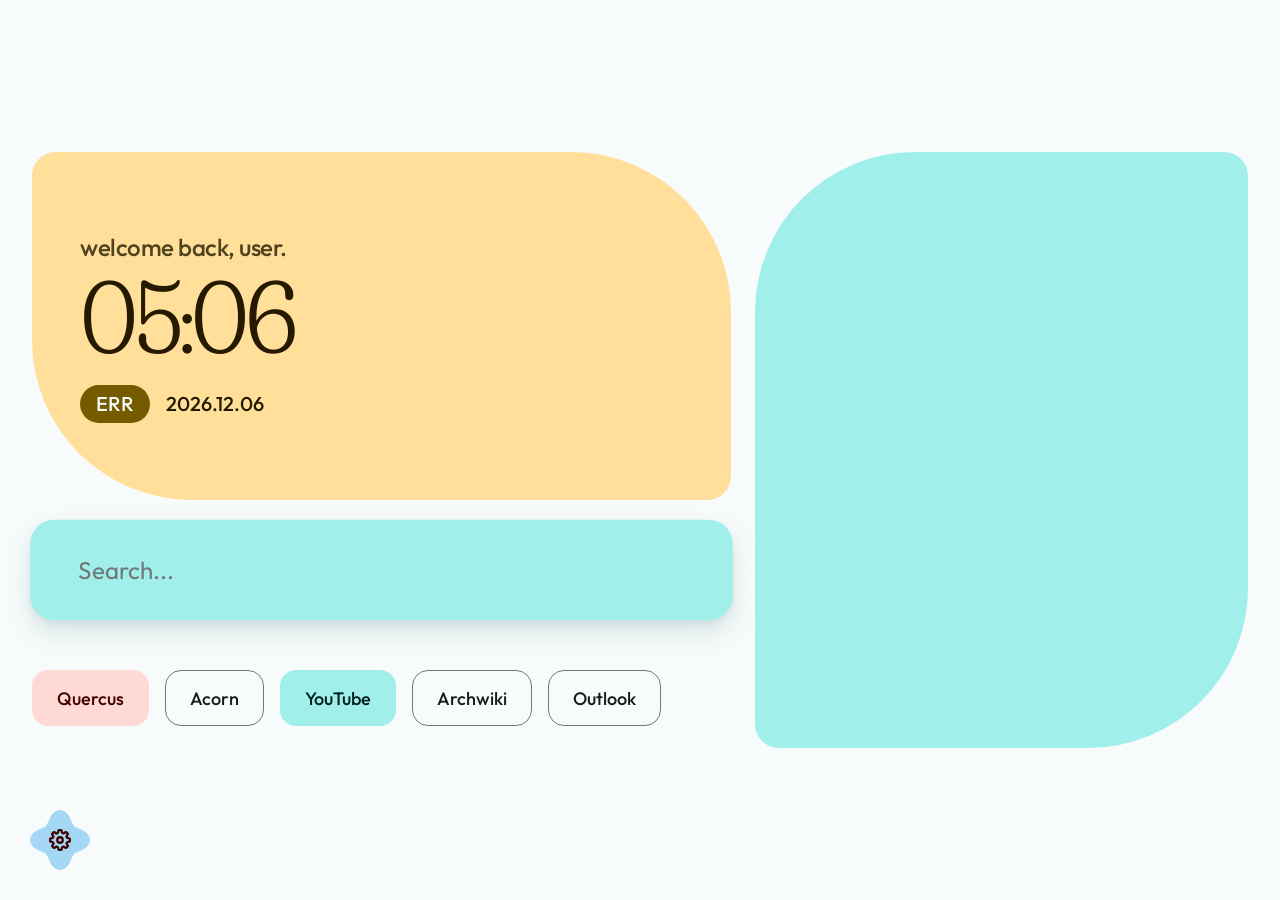
==== themes/tsukihi.html @ 608f7b83 "Hmpf" ====
<!doctype html>
<html lang="en">
  <head>
    <meta charset="UTF-8" />
    <meta name="viewport" content="width=device-width, initial-scale=1.0" />
    <title>Tsukihi - Monogatari Start Page</title>
    <link rel="manifest" href="../manifest.json" />
    <meta name="theme-color" content="#006a66" />
    <link
      href="https://fonts.googleapis.com/css2?family=Fraunces:ital,opsz,wght,SOFT@0,9..144,300..900,0..100;1,9..144,300..900,0..100&family=Outfit:wght@300;400;500;600&display=swap"
      rel="stylesheet"
    />
    <style>
      :root {
        --md-sys-color-primary: #006a66;
        --md-sys-color-primary-container: #a0efeb;
        --md-sys-color-on-primary-container: #00201f;

        --md-sys-color-secondary: #ab333c;
        --md-sys-color-secondary-container: #ffdad5;
        --md-sys-color-tsukihi-blue: #a4d7f3;
        --md-sys-color-on-secondary-container: #410001;

        --md-sys-color-tertiary: #745b00;
        --md-sys-color-tertiary-container: #ffdf99;
        --md-sys-color-on-tertiary-container: #251a00;

        --md-sys-color-surface: #f8fbfb;
        --md-sys-color-on-surface: #191c1c;
        --md-sys-color-surface-variant: #dae5e4;
        --md-sys-color-on-surface-variant: #3f4948;
        --md-sys-color-outline: #6f7978;

        --shape-leaf-1: 160px 24px 160px 24px;
        --shape-leaf-2: 24px 160px 24px 160px;
        --shape-dome: 160px 160px 24px 24px;
        --shape-pill: 9999px;
        --shape-chip: 16px;

        --md-sys-state-hover: 0.08;
        --md-sys-state-pressed: 0.12;
      }

      [data-theme="dark"] {
        --md-sys-color-primary: #4cdade;
        --md-sys-color-primary-container: #004f4c;
        --md-sys-color-on-primary-container: #a0efeb;

        --md-sys-color-secondary: #ffb4ab;
        --md-sys-color-secondary-container: #851b27;
        --md-sys-color-on-secondary-container: #ffdad5;

        --md-sys-color-tertiary: #e6c25c;
        --md-sys-color-tertiary-container: #584400;
        --md-sys-color-on-tertiary-container: #ffdf99;

        --md-sys-color-surface: #101414;
        --md-sys-color-on-surface: #dfeceb;
        --md-sys-color-surface-variant: #2d3636;
        --md-sys-color-on-surface-variant: #b0c0bf;
        --md-sys-color-outline: #899392;
      }

      * {
        box-sizing: border-box;
        margin: 0;
        padding: 0;
      }

      body {
        background-color: var(--md-sys-color-surface);
        color: var(--md-sys-color-on-surface);
        font-family: "Outfit", sans-serif;
        -webkit-font-smoothing: antialiased;
        line-height: 1.5;
        display: flex;
        align-items: center;
        justify-content: center;
        min-height: 100vh;
        overflow: hidden;
        transition:
          background-color 0.3s ease,
          color 0.3s ease;
      }

      .font-display {
        font-family: "Fraunces", serif;
        font-variation-settings:
          "SOFT" 100,
          "opsz" 144;
      }

      .interactive {
        position: relative;
        overflow: hidden;
        cursor: pointer;
        -webkit-tap-highlight-color: transparent;
        isolation: isolate;
      }

      .state-layer {
        position: absolute;
        inset: 0;
        background-color: currentColor;
        opacity: 0;
        transition: opacity 0.15s linear;
        z-index: 1;
        pointer-events: none;
      }

      .interactive:hover > .state-layer {
        opacity: var(--md-sys-state-hover);
      }
      .interactive:active > .state-layer {
        opacity: var(--md-sys-state-pressed);
      }

      .ripple {
        position: absolute;
        border-radius: 50%;
        transform: scale(0);
        animation: ripple-animation 0.4s cubic-bezier(0.2, 0, 0, 1);
        background-color: currentColor;
        opacity: 0.16;
        z-index: 0;
        pointer-events: none;
      }

      @keyframes ripple-animation {
        to {
          transform: scale(4);
          opacity: 0;
        }
      }

      .bento-wrapper {
        width: 100%;
        max-width: 1300px;
        padding: 2rem;
        display: grid;
        grid-template-columns: repeat(12, 1fr);
        gap: 1.5rem;
        grid-auto-rows: minmax(100px, auto);
      }

      .time-block {
        grid-column: 1 / 8;
        grid-row: span 3;
        background-color: var(--md-sys-color-tertiary-container);
        color: var(--md-sys-color-on-tertiary-container);
        border-radius: var(--shape-leaf-2);
        padding: 3rem;
        display: flex;
        flex-direction: column;
        justify-content: center;
        transition:
          border-radius 0.4s cubic-bezier(0.2, 0, 0, 1),
          background-color 0.3s ease,
          color 0.3s ease;
      }

      .time-block:hover {
        border-radius: var(--shape-dome);
      }

      .greeting {
        font-family: "Outfit", sans-serif;
        font-size: 1.5rem;
        font-weight: 500;
        opacity: 0.8;
        margin-bottom: 0.5rem;
        letter-spacing: -0.5px;
      }

      .time {
        font-size: clamp(5rem, 8vw, 8rem);
        font-weight: 300;
        line-height: 0.85;
        letter-spacing: -0.04em;
        margin-bottom: 0.5rem;
      }

      .date-weather {
        display: flex;
        gap: 1rem;
        align-items: center;
        font-size: 1.25rem;
        font-weight: 500;
        margin-top: 1rem;
      }

      .weather-pill {
        background-color: var(--md-sys-color-tertiary);
        color: var(--md-sys-color-surface);
        padding: 0.25rem 1rem;
        border-radius: var(--shape-pill);
        transition:
          background-color 0.3s ease,
          color 0.3s ease;
      }

      .media-block {
        grid-column: 8 / -1;
        grid-row: span 5;
        background-color: var(--md-sys-color-primary-container);
        border-radius: var(--shape-leaf-1);
        position: relative;
        overflow: hidden;
        transition:
          border-radius 0.4s cubic-bezier(0.2, 0, 0, 1),
          transform 0.4s cubic-bezier(0.2, 0, 0, 1),
          background-color 0.3s ease;
        will-change: border-radius, transform;
      }

      .media-block:hover {
        border-radius: var(--shape-leaf-2);
        transform: scale(1.02);
      }

      .media-block video {
        position: absolute;
        inset: 0;
        width: 100%;
        height: 100%;
        object-fit: cover;
        display: block;
        transform: scale(1.01);
        pointer-events: none;
      }

      .search-block {
        grid-column: 1 / 8;
        grid-row: span 1;
        position: relative;
        display: flex;
      }

      .search-input {
        width: 100%;
        height: 100%;
        background-color: var(--md-sys-color-surface-variant);
        color: var(--md-sys-color-on-surface-variant);
        border: none;
        border-radius: var(--shape-pill);
        padding: 0 3rem;
        font-family: "Outfit", sans-serif;
        font-size: 1.5rem;
        font-weight: 500;
        outline: none;
        transition:
          background-color 0.25s cubic-bezier(0.2, 0, 0, 1),
          color 0.25s cubic-bezier(0.2, 0, 0, 1),
          border-radius 0.3s cubic-bezier(0.2, 0, 0, 1),
          transform 0.2s cubic-bezier(0.34, 1.56, 0.64, 1),
          box-shadow 0.25s cubic-bezier(0.2, 0, 0, 1);
        will-change: transform, border-radius, box-shadow;
      }

      .search-input::placeholder {
        color: var(--md-sys-color-outline);
        font-weight: 400;
      }

      .search-input:hover:not(:focus) {
        box-shadow: 0 4px 16px rgba(0, 0, 0, 0.1);
        transform: translateY(-2px);
      }

      .search-input:focus {
        background-color: var(--md-sys-color-primary-container);
        color: var(--md-sys-color-on-primary-container);
        border-radius: 24px;
        transform: translateY(-4px) scale(1.005);
        box-shadow:
          0 12px 28px rgba(0, 106, 102, 0.15),
          0 4px 8px rgba(0, 0, 0, 0.06);
      }

      .search-input:active {
        transform: translateY(1px) scale(0.998);
        box-shadow: 0 2px 6px rgba(0, 0, 0, 0.06);
        transition-duration: 0.1s;
      }

      .links-block {
        grid-column: 1 / 8;
        grid-row: span 1;
        display: flex;
        gap: 1rem;
        flex-wrap: wrap;
        align-items: center;
      }

      .link-chip {
        height: 56px;
        padding: 0 1.5rem;
        border-radius: var(--shape-chip);
        display: inline-flex;
        align-items: center;
        gap: 0.5rem;
        font-size: 1.125rem;
        font-weight: 500;
        text-decoration: none;
        color: var(--md-sys-color-on-surface);
        border: 1px solid var(--md-sys-color-outline);
        background: transparent;
        transition:
          all 0.2s cubic-bezier(0.2, 0, 0, 1),
          color 0.3s ease,
          border-color 0.3s ease,
          background-color 0.3s ease;
        will-change: transform, border-radius, box-shadow;
      }

      .link-chip:hover {
        border-radius: 8px;
        transform: translateY(-4px);
        box-shadow: 0 6px 12px rgba(0, 0, 0, 0.08);
      }

      .link-chip:active {
        transform: translateY(0) scale(0.96);
        box-shadow: none;
        transition-duration: 0.1s;
      }

      .link-chip span {
        position: relative;
        z-index: 2;
      }

      .link-chip.coral {
        background-color: var(--md-sys-color-secondary-container);
        color: var(--md-sys-color-on-secondary-container);
        border-color: transparent;
      }

      .link-chip.teal {
        background-color: var(--md-sys-color-primary-container);
        color: var(--md-sys-color-on-primary-container);
        border-color: transparent;
      }

      .settings-btn {
        position: fixed;
        bottom: 28px;
        left: 28px;
        width: 64px;
        height: 64px;
        background: none;
        border: none;
        padding: 0;
        display: flex;
        align-items: center;
        justify-content: center;
        z-index: 100;
        cursor: pointer;
        outline: none;
        transition: transform 0.45s cubic-bezier(0.34, 1.4, 0.64, 1);
      }

      .settings-btn:hover {
        transform: rotate(90deg);
      }

      .settings-btn:active {
        transform: rotate(45deg) scale(0.9);
        transition-duration: 0.12s;
      }

      .settings-btn .btn-shape {
        position: absolute;
        inset: 0;
        width: 100%;
        height: 100%;
        overflow: visible;
      }

      .settings-btn .btn-shape path {
        fill: var(--md-sys-color-tsukihi-blue);
        d: path("M32.0,2.0L34.3,2.3L36.5,3.3L38.5,4.8L40.2,6.8L41.6,8.9L42.6,11.1L43.5,13.2L44.3,15.0L45.1,16.6L46.1,17.9L47.4,18.9L49.0,19.7L50.8,20.5L52.9,21.4L55.1,22.4L57.2,23.8L59.2,25.5L60.7,27.5L61.7,29.7L62.0,32.0L61.7,34.3L60.7,36.5L59.2,38.5L57.2,40.2L55.1,41.6L52.9,42.6L50.8,43.5L49.0,44.3L47.4,45.1L46.1,46.1L45.1,47.4L44.3,49.0L43.5,50.8L42.6,52.9L41.6,55.1L40.2,57.2L38.5,59.2L36.5,60.7L34.3,61.7L32.0,62.0L29.7,61.7L27.5,60.7L25.5,59.2L23.8,57.2L22.4,55.1L21.4,52.9L20.5,50.8L19.7,49.0L18.9,47.4L17.9,46.1L16.6,45.1L15.0,44.3L13.2,43.5L11.1,42.6L8.9,41.6L6.8,40.2L4.8,38.5L3.3,36.5L2.3,34.3L2.0,32.0L2.3,29.7L3.3,27.5L4.8,25.5L6.8,23.8L8.9,22.4L11.1,21.4L13.2,20.5L15.0,19.7L16.6,18.9L17.9,17.9L18.9,16.6L19.7,15.0L20.5,13.2L21.4,11.1L22.4,8.9L23.8,6.8L25.5,4.8L27.5,3.3L29.7,2.3Z");
        transition:
          d 0.4s cubic-bezier(0.34, 1.4, 0.64, 1),
          fill 0.3s ease;
      }

      .settings-btn:hover .btn-shape path {
        d: path("M32.0,10.0L33.8,9.7L35.7,8.8L37.8,7.7L40.2,6.7L42.7,6.2L45.1,6.3L47.1,7.3L48.7,9.1L49.6,11.4L50.0,14.0L50.2,16.5L50.3,18.7L50.8,20.5L51.8,21.9L53.3,23.2L55.2,24.5L57.3,25.9L59.2,27.7L60.5,29.8L61.0,32.0L60.5,34.2L59.2,36.3L57.3,38.1L55.2,39.5L53.3,40.8L51.8,42.1L50.8,43.5L50.3,45.3L50.2,47.5L50.0,50.0L49.6,52.6L48.7,54.9L47.1,56.7L45.1,57.7L42.7,57.8L40.2,57.3L37.8,56.3L35.7,55.2L33.8,54.3L32.0,54.0L30.2,54.3L28.3,55.2L26.2,56.3L23.8,57.3L21.3,57.8L18.9,57.7L16.9,56.7L15.3,54.9L14.4,52.6L14.0,50.0L13.8,47.5L13.7,45.3L13.2,43.5L12.2,42.1L10.7,40.8L8.8,39.5L6.7,38.1L4.8,36.3L3.5,34.2L3.0,32.0L3.5,29.8L4.8,27.7L6.7,25.9L8.8,24.5L10.7,23.2L12.2,21.9L13.2,20.5L13.7,18.7L13.8,16.5L14.0,14.0L14.4,11.4L15.3,9.1L16.9,7.3L18.9,6.3L21.3,6.2L23.8,6.7L26.2,7.7L28.3,8.8L30.2,9.7Z");
        fill: var(--md-sys-color-secondary);
      }

      .settings-btn .btn-icon {
        position: relative;
        z-index: 2;
        width: 22px;
        height: 22px;
        stroke: var(--md-sys-color-on-secondary-container);
        stroke-width: 2.5;
        fill: none;
        transition:
          transform 0.45s cubic-bezier(0.34, 1.4, 0.64, 1),
          stroke 0.3s ease;
        pointer-events: none;
      }

      .settings-btn:hover .btn-icon {
        transform: rotate(-90deg);
        stroke: var(--md-sys-color-surface);
      }

      .settings-btn:active .btn-icon {
        transform: rotate(-45deg);
      }

      [data-theme="dark"] .settings-btn .btn-icon {
        stroke: var(--md-sys-color-surface-variant);
      }

      @media (max-width: 1024px) {
        .time-block,
        .search-block,
        .links-block {
          grid-column: 1 / -1;
        }
        .media-block {
          grid-column: 1 / -1;
          height: 400px;
          grid-row: auto;
        }
      }
    </style>
  </head>
  <body>
    <button
      id="open-settings-btn"
      class="settings-btn"
      aria-label="Open Settings"
    >
      <svg
        class="btn-shape"
        viewBox="0 0 64 64"
        xmlns="http://www.w3.org/2000/svg"
        aria-hidden="true"
      >
        <path />
      </svg>
      <svg class="btn-icon" viewBox="0 0 24 24" aria-hidden="true">
        <circle cx="12" cy="12" r="3"></circle>
        <path
          d="M19.4 15a1.65 1.65 0 0 0 .33 1.82l.06.06a2 2 0 0 1-2.83 2.83l-.06-.06a1.65 1.65 0 0 0-1.82-.33 1.65 1.65 0 0 0-1 1.51V21a2 2 0 0 1-4 0v-.09A1.65 1.65 0 0 0 9 19.4a1.65 1.65 0 0 0-1.82.33l-.06.06a2 2 0 0 1-2.83-2.83l.06-.06A1.65 1.65 0 0 0 4.68 15a1.65 1.65 0 0 0-1.51-1H3a2 2 0 0 1 0-4h.09A1.65 1.65 0 0 0 4.6 9a1.65 1.65 0 0 0-.33-1.82l-.06-.06a2 2 0 0 1 2.83-2.83l.06.06A1.65 1.65 0 0 0 9 4.68a1.65 1.65 0 0 0 1-1.51V3a2 2 0 0 1 4 0v.09a1.65 1.65 0 0 0 1 1.51 1.65 1.65 0 0 0 1.82-.33l.06-.06a2 2 0 0 1 2.83 2.83l-.06.06A1.65 1.65 0 0 0 19.4 9a1.65 1.65 0 0 0 1.51 1H21a2 2 0 0 1 0 4h-.09a1.65 1.65 0 0 0-1.51 1z"
        ></path>
      </svg>
    </button>

    <div class="bento-wrapper">
      <div class="time-block interactive" tabindex="0">
        <div class="state-layer"></div>
        <div class="greeting" id="greeting">welcome back, user.</div>
        <div class="font-display time" id="clock">00:00</div>
        <div class="date-weather">
          <span class="weather-pill" id="weather">--°</span>
          <span id="date">Month 00, YYYY</span>
        </div>
      </div>

      <div class="media-block interactive" tabindex="0">
        <div class="state-layer"></div>
        <video autoplay loop muted playsinline poster="../assets/images/tsukihi.png">
          <source src="../assets/videos/tsukihi.mp4" type="video/mp4" />
          <source src="../assets/videos/tsukihi.mkv" type="video/x-matroska" />
        </video>
      </div>

      <div class="search-block">
        <input
          id="search"
          class="search-input"
          type="search"
          placeholder="type to search..."
          autocomplete="off"
          autofocus
        />
      </div>

      <nav class="links-block" id="links"></nav>
    </div>

    <script src="../js/core.js"></script>
    <script src="../js/settings.js"></script>
  </body>
</html>
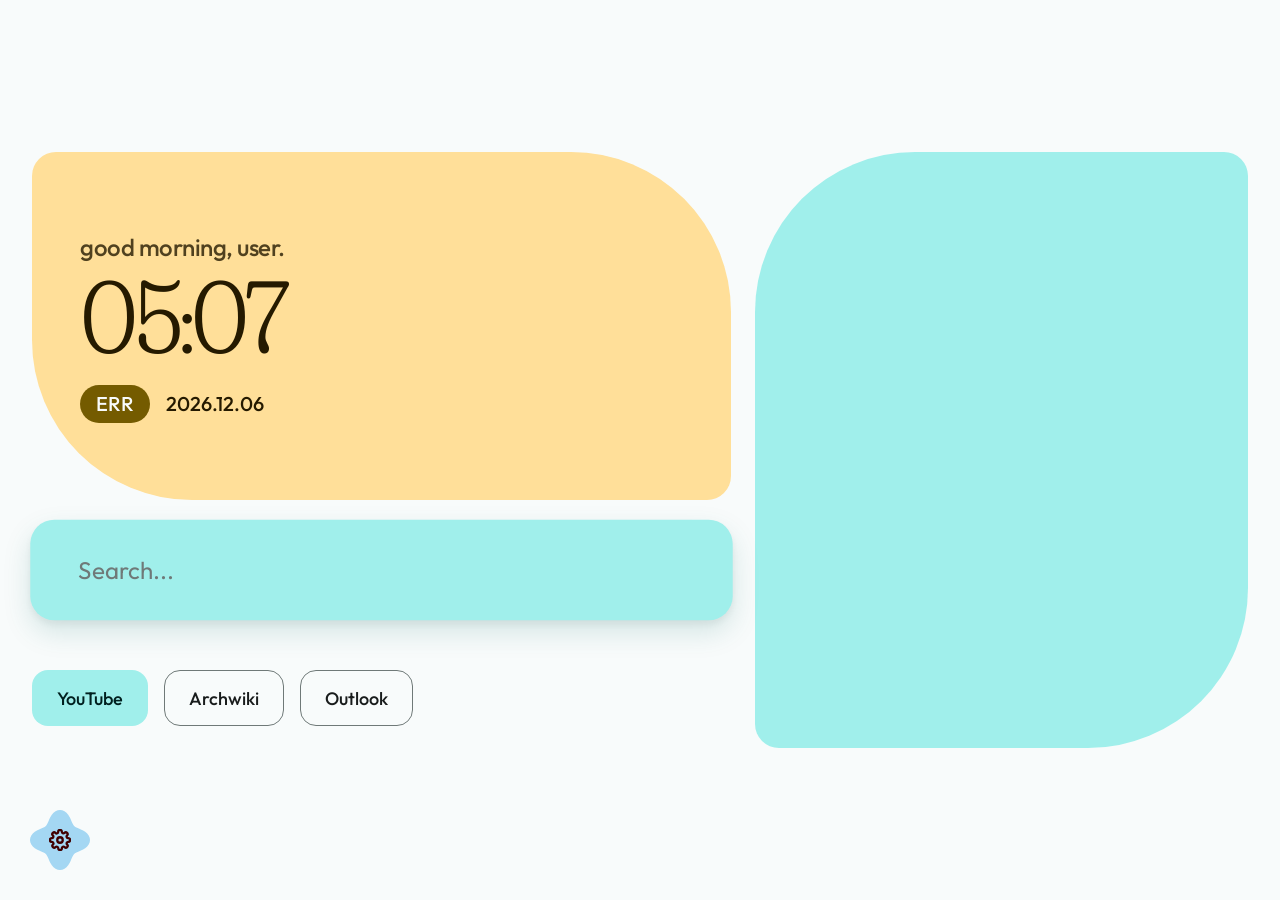
==== commit 678c5c8c: "fix Jalali; personalize greeting Remove the standalone cache-info.html utility and clean up related " ====
--- a/themes/tsukihi.html
+++ b/themes/tsukihi.html
@@ -456,7 +456,7 @@
     <div class="bento-wrapper">
       <div class="time-block interactive" tabindex="0">
         <div class="state-layer"></div>
-        <div class="greeting" id="greeting">welcome back, user.</div>
+        <div class="greeting" id="greeting"></div>
         <div class="font-display time" id="clock">00:00</div>
         <div class="date-weather">
           <span class="weather-pill" id="weather">--°</span>
